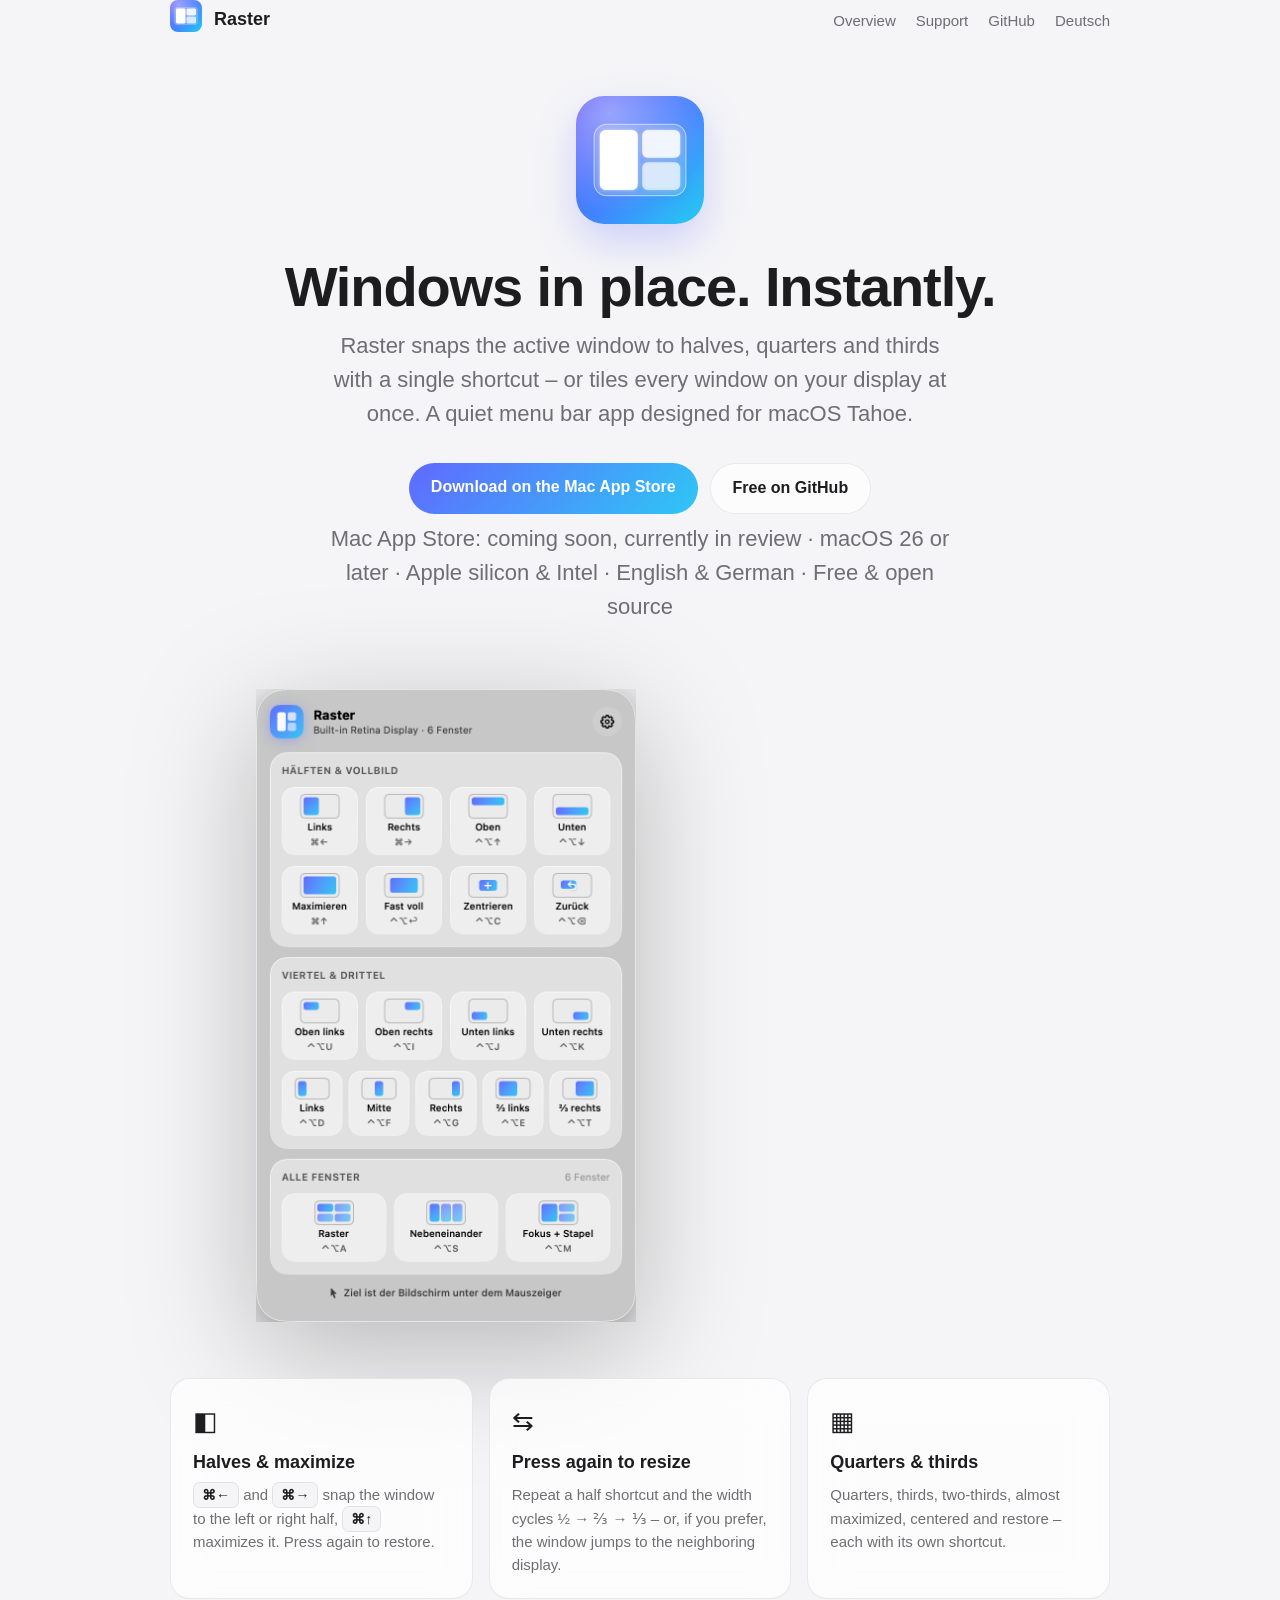
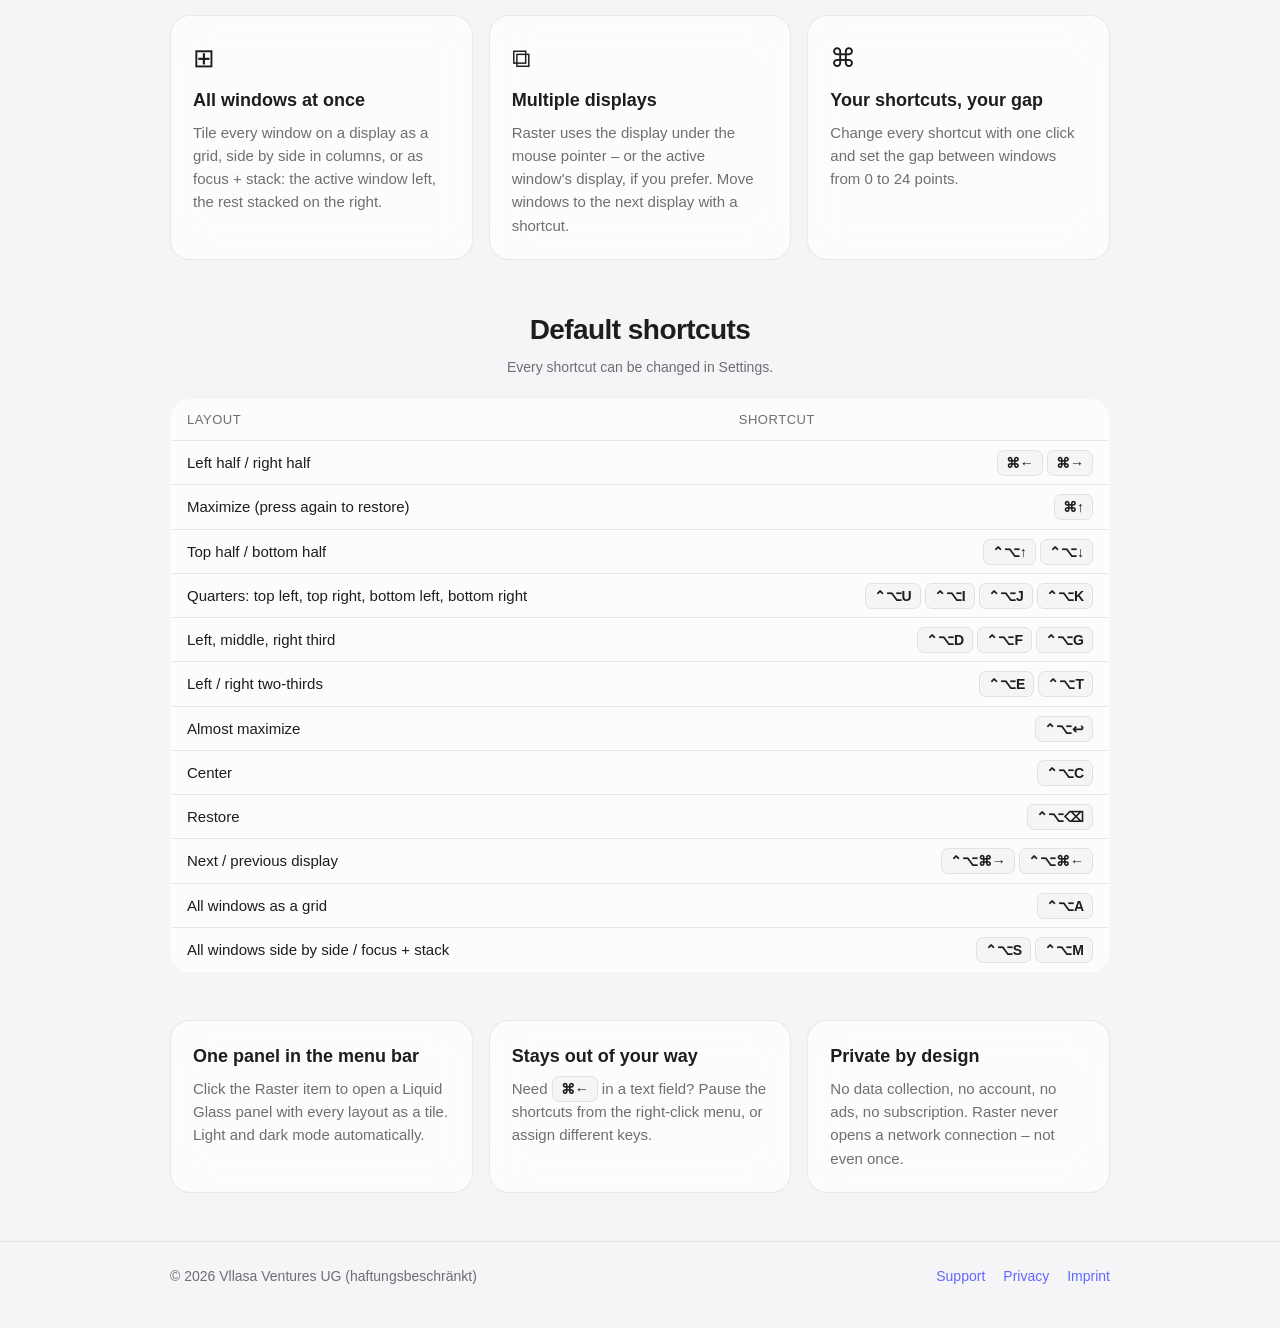
==== index.html @ 25a848d6 "Store-Variante: Flavor, Autostart erst nach Zustimmung, kein Snapshot-Modus im Store-Build Co-Author" ====
<!doctype html>
<html lang="en">
<head>
<meta charset="utf-8">
<meta name="viewport" content="width=device-width, initial-scale=1">
<title>Raster – Window tiling for the Mac menu bar</title>
<meta name="description" content="Raster snaps windows to halves, quarters and thirds with a keyboard shortcut, or tiles every window on a display at once – a free menu bar app in the Liquid Glass design of macOS Tahoe.">
<link rel="icon" href="assets/icon.png">
<link rel="alternate" hreflang="de" href="https://qvllasa.github.io/raster/de/">
<link rel="stylesheet" href="site.css">
</head>
<body>
<nav class="wrap"><a href="./"><img src="assets/icon.png" alt=""></a><b>Raster</b><div class="links"><a href="./">Overview</a><a href="support.html">Support</a><a href="https://github.com/QVllasa/raster">GitHub</a><a href="de/" lang="de">Deutsch</a></div></nav>
<main class="wrap">
  <section class="hero">
    <img class="icon" src="assets/icon.png" alt="Raster icon">
    <h1>Windows in place. Instantly.</h1>
    <p>Raster snaps the active window to halves, quarters and thirds with a single shortcut – or tiles every window on your display at once. A quiet menu bar app designed for macOS Tahoe.</p>
    <div class="buttons">
      <a class="btn primary" href="https://apps.apple.com/app/raster">Download on the Mac App Store</a>
      <a class="btn secondary" href="https://github.com/QVllasa/raster/releases/latest">Free on GitHub</a>
    </div>
    <p class="note">Mac App Store: coming soon, currently in review · macOS 26 or later · Apple silicon &amp; Intel · English &amp; German · Free &amp; open source</p>
  </section>
  <div class="shot">
    <picture>
      <source srcset="screenshots/overview-dark.png" media="(prefers-color-scheme: dark)">
      <img src="screenshots/overview-light.png" alt="The Raster panel with tiles for halves, quarters, thirds and layouts for all windows">
    </picture>
  </div>
  <section class="grid">
    <div class="card"><div class="sym">◧</div><h3>Halves &amp; maximize</h3><p><kbd>⌘←</kbd> and <kbd>⌘→</kbd> snap the window to the left or right half, <kbd>⌘↑</kbd> maximizes it. Press again to restore.</p></div>
    <div class="card"><div class="sym">⇆</div><h3>Press again to resize</h3><p>Repeat a half shortcut and the width cycles ½ → ⅔ → ⅓ – or, if you prefer, the window jumps to the neighboring display.</p></div>
    <div class="card"><div class="sym">▦</div><h3>Quarters &amp; thirds</h3><p>Quarters, thirds, two-thirds, almost maximized, centered and restore – each with its own shortcut.</p></div>
    <div class="card"><div class="sym">⊞</div><h3>All windows at once</h3><p>Tile every window on a display as a grid, side by side in columns, or as focus + stack: the active window left, the rest stacked on the right.</p></div>
    <div class="card"><div class="sym">⧉</div><h3>Multiple displays</h3><p>Raster uses the display under the mouse pointer – or the active window's display, if you prefer. Move windows to the next display with a shortcut.</p></div>
    <div class="card"><div class="sym">⌘</div><h3>Your shortcuts, your gap</h3><p>Change every shortcut with one click and set the gap between windows from 0 to 24 points.</p></div>
  </section>
  <section class="keys">
    <h2>Default shortcuts</h2>
    <p class="note">Every shortcut can be changed in Settings.</p>
    <table>
      <thead><tr><th>Layout</th><th>Shortcut</th></tr></thead>
      <tbody>
        <tr><td>Left half / right half</td><td><kbd>⌘←</kbd> <kbd>⌘→</kbd></td></tr>
        <tr><td>Maximize (press again to restore)</td><td><kbd>⌘↑</kbd></td></tr>
        <tr><td>Top half / bottom half</td><td><kbd>⌃⌥↑</kbd> <kbd>⌃⌥↓</kbd></td></tr>
        <tr><td>Quarters: top left, top right, bottom left, bottom right</td><td><kbd>⌃⌥U</kbd> <kbd>⌃⌥I</kbd> <kbd>⌃⌥J</kbd> <kbd>⌃⌥K</kbd></td></tr>
        <tr><td>Left, middle, right third</td><td><kbd>⌃⌥D</kbd> <kbd>⌃⌥F</kbd> <kbd>⌃⌥G</kbd></td></tr>
        <tr><td>Left / right two-thirds</td><td><kbd>⌃⌥E</kbd> <kbd>⌃⌥T</kbd></td></tr>
        <tr><td>Almost maximize</td><td><kbd>⌃⌥↩</kbd></td></tr>
        <tr><td>Center</td><td><kbd>⌃⌥C</kbd></td></tr>
        <tr><td>Restore</td><td><kbd>⌃⌥⌫</kbd></td></tr>
        <tr><td>Next / previous display</td><td><kbd>⌃⌥⌘→</kbd> <kbd>⌃⌥⌘←</kbd></td></tr>
        <tr><td>All windows as a grid</td><td><kbd>⌃⌥A</kbd></td></tr>
        <tr><td>All windows side by side / focus + stack</td><td><kbd>⌃⌥S</kbd> <kbd>⌃⌥M</kbd></td></tr>
      </tbody>
    </table>
  </section>
  <section class="grid">
    <div class="card"><h3>One panel in the menu bar</h3><p>Click the Raster item to open a Liquid Glass panel with every layout as a tile. Light and dark mode automatically.</p></div>
    <div class="card"><h3>Stays out of your way</h3><p>Need <kbd>⌘←</kbd> in a text field? Pause the shortcuts from the right-click menu, or assign different keys.</p></div>
    <div class="card"><h3>Private by design</h3><p>No data collection, no account, no ads, no subscription. Raster never opens a network connection – not even once.</p></div>
  </section>
</main>
<footer><div class="wrap"><span>© 2026 Vllasa Ventures UG (haftungsbeschränkt)</span><a href="support.html">Support</a><a href="privacy.html">Privacy</a><a href="imprint.html">Imprint</a></div></footer>
</body></html>
---- site.css ----
:root {
  --bg: #f5f5f7; --fg: #1d1d1f; --muted: #6e6e73; --card: rgba(255,255,255,.72);
  --line: rgba(0,0,0,.08); --accent: #6069ff; --accent-2: #2ec7f5;
}
@media (prefers-color-scheme: dark) {
  :root { --bg: #0e0f13; --fg: #f5f5f7; --muted: #a1a1a6; --card: rgba(255,255,255,.06); --line: rgba(255,255,255,.1); }
}
* { box-sizing: border-box; }
body {
  margin: 0; background: var(--bg); color: var(--fg);
  font: 17px/1.55 -apple-system, BlinkMacSystemFont, "SF Pro Text", "Helvetica Neue", Arial, sans-serif;
  -webkit-font-smoothing: antialiased;
}
a { color: var(--accent); text-decoration: none; }
a:hover { text-decoration: underline; }
.wrap { max-width: 980px; margin: 0 auto; padding: 0 20px; }
nav { display: flex; align-items: center; gap: 12px; padding: 18px 0; }
nav img { width: 32px; height: 32px; border-radius: 8px; }
nav b { font-size: 18px; }
nav .links { margin-left: auto; display: flex; gap: 20px; font-size: 15px; }
nav .links a { color: var(--muted); }
.hero { text-align: center; padding: 56px 0 24px; }
.hero img.icon { width: 128px; height: 128px; border-radius: 28px; box-shadow: 0 18px 40px rgba(96,105,255,.25); }
.hero h1 { font-size: clamp(36px, 6vw, 56px); line-height: 1.08; margin: 24px 0 12px; letter-spacing: -.02em; }
.hero p { font-size: clamp(18px, 2.4vw, 22px); color: var(--muted); max-width: 640px; margin: 0 auto; }
.buttons { display: flex; gap: 12px; justify-content: center; flex-wrap: wrap; margin: 32px 0 8px; }
.btn { display: inline-block; padding: 12px 22px; border-radius: 999px; font-weight: 600; font-size: 16px; }
.btn.primary { background: linear-gradient(135deg, var(--accent), var(--accent-2)); color: #fff; }
.btn.secondary { border: 1px solid var(--line); color: var(--fg); background: var(--card); }
.btn:hover { text-decoration: none; opacity: .9; }
.note { font-size: 14px; color: var(--muted); text-align: center; }
.shot { display: flex; justify-content: center; margin: 40px 0 16px; }
.shot img { width: min(380px, 100%); height: auto; filter: drop-shadow(0 30px 60px rgba(0,0,0,.25)); }
.grid { display: grid; grid-template-columns: repeat(auto-fit, minmax(260px, 1fr)); gap: 16px; margin: 48px 0; }
.card { background: var(--card); border: 1px solid var(--line); border-radius: 20px; padding: 22px; backdrop-filter: blur(20px); }
.card h3 { margin: 0 0 6px; font-size: 18px; }
.card p { margin: 0; color: var(--muted); font-size: 15px; }
.card .sym { font-size: 26px; margin-bottom: 8px; }
.keys { margin: 48px 0; }
.keys h2 { text-align: center; font-size: 28px; letter-spacing: -.02em; margin: 0 0 6px; }
.keys .note { margin: 0 0 20px; }
.keys table { width: 100%; border-collapse: collapse; background: var(--card); border: 1px solid var(--line); border-radius: 20px; overflow: hidden; font-size: 15px; }
.keys th, .keys td { padding: 10px 16px; text-align: left; border-top: 1px solid var(--line); }
.keys th { color: var(--muted); font-weight: 500; font-size: 13px; text-transform: uppercase; letter-spacing: .04em; border-top: 0; }
.keys td:last-child { text-align: right; white-space: nowrap; }
kbd { font: 600 14px/1 -apple-system, BlinkMacSystemFont, "SF Pro Text", "Helvetica Neue", Arial, sans-serif; padding: 4px 8px; border-radius: 7px; border: 1px solid var(--line); background: var(--bg); color: var(--fg); }
article { max-width: 720px; margin: 24px auto 64px; }
article h1 { font-size: 40px; letter-spacing: -.02em; margin: 24px 0 8px; }
article h2 { font-size: 22px; margin: 36px 0 8px; }
article p, article li { color: var(--fg); }
article .lead { color: var(--muted); }
footer { border-top: 1px solid var(--line); padding: 24px 0 40px; font-size: 14px; color: var(--muted); }
footer .wrap { display: flex; gap: 18px; flex-wrap: wrap; }
footer .wrap span { margin-right: auto; }
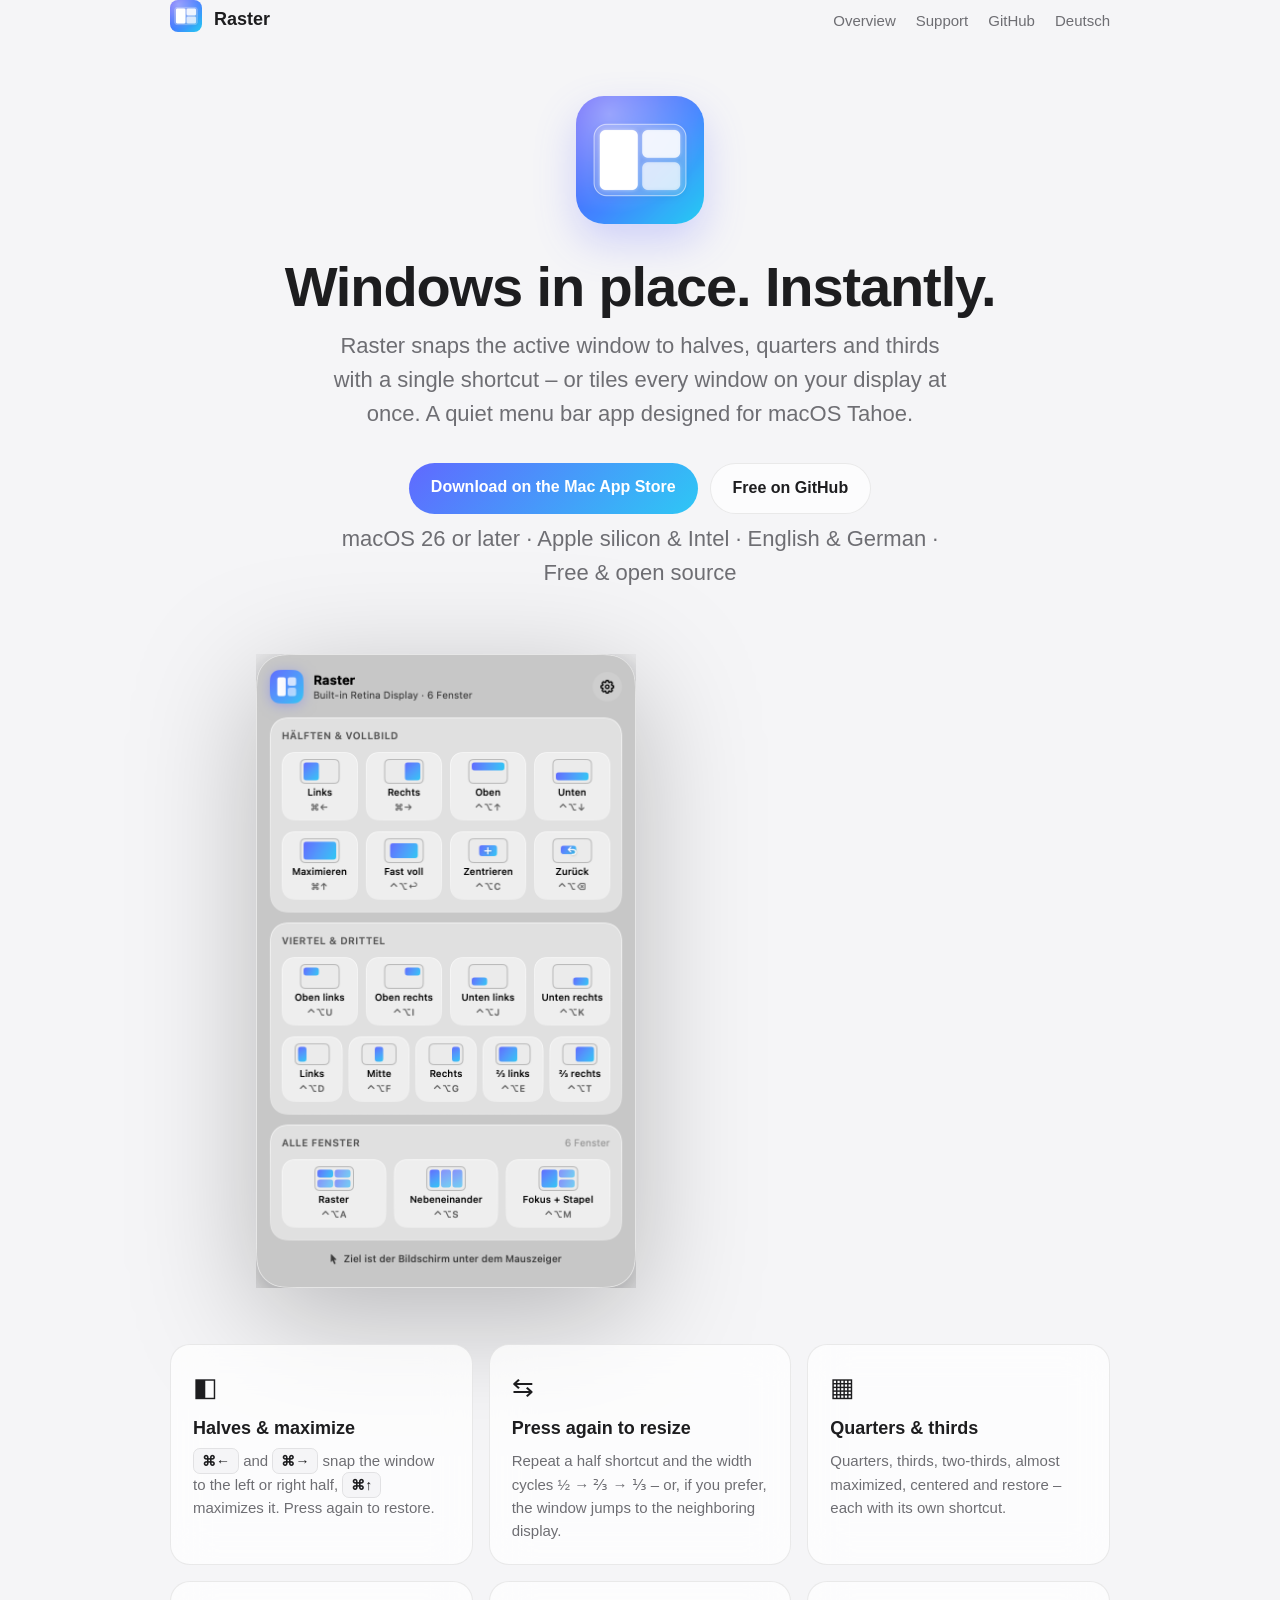
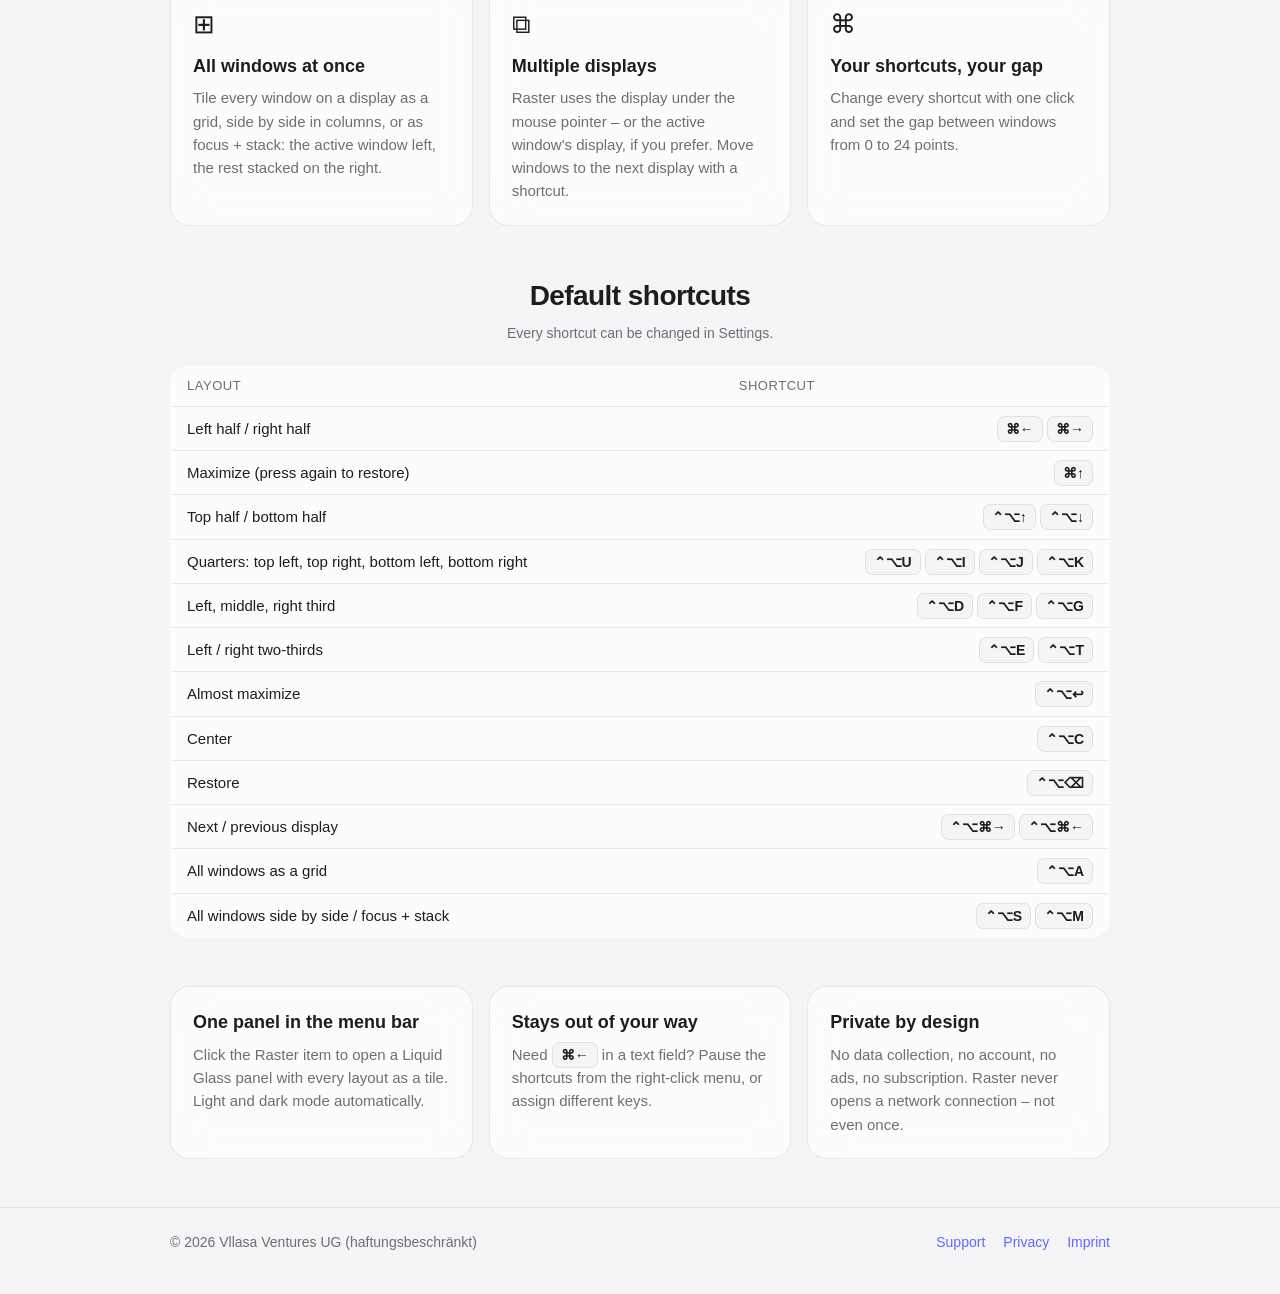
==== commit 7384691c: "Raster ist im Mac App Store: Store-Link auf Website und README, Support und Datenschutz für den Kurz" ====
--- a/index.html
+++ b/index.html
@@ -17,10 +17,10 @@
     <h1>Windows in place. Instantly.</h1>
     <p>Raster snaps the active window to halves, quarters and thirds with a single shortcut – or tiles every window on your display at once. A quiet menu bar app designed for macOS Tahoe.</p>
     <div class="buttons">
-      <a class="btn primary" href="https://apps.apple.com/app/raster">Download on the Mac App Store</a>
+      <a class="btn primary" href="https://apps.apple.com/app/id6816286802">Download on the Mac App Store</a>
       <a class="btn secondary" href="https://github.com/QVllasa/raster/releases/latest">Free on GitHub</a>
     </div>
-    <p class="note">Mac App Store: coming soon, currently in review · macOS 26 or later · Apple silicon &amp; Intel · English &amp; German · Free &amp; open source</p>
+    <p class="note">macOS 26 or later · Apple silicon &amp; Intel · English &amp; German · Free &amp; open source</p>
   </section>
   <div class="shot">
     <picture>
